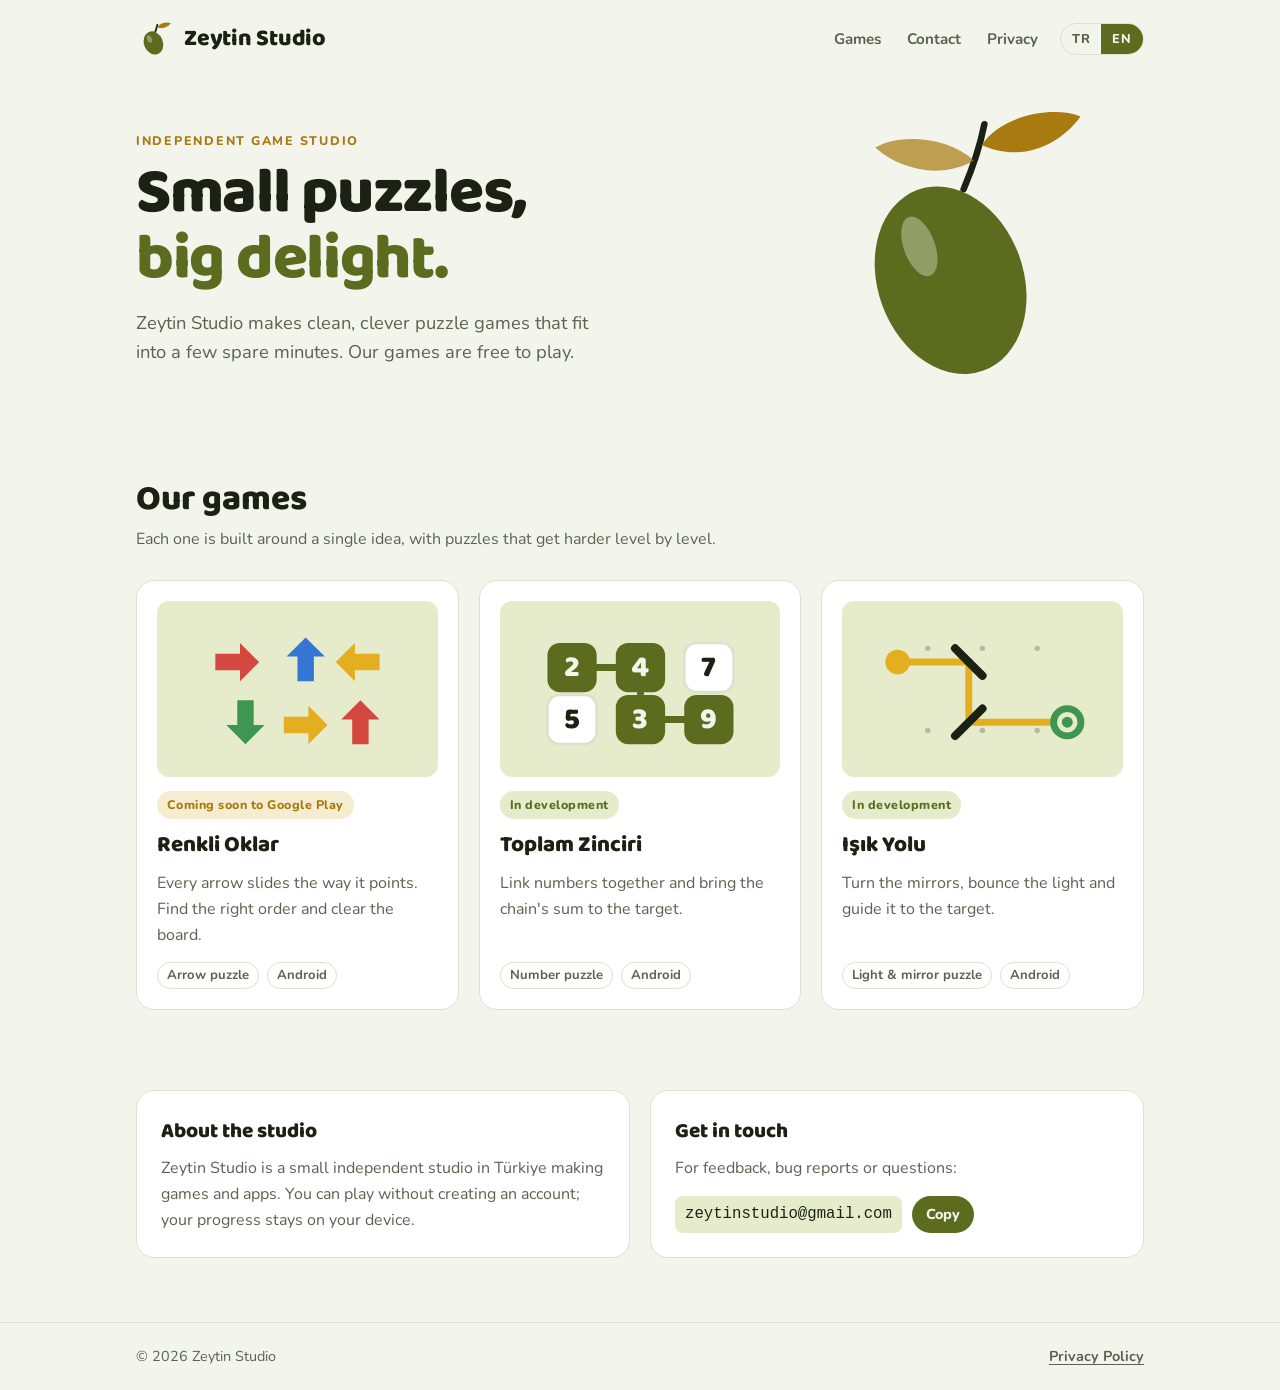
==== index.html @ 6390ab68 "Add files via upload" ====
<!doctype html>
<html lang="tr">
<head>
<meta charset="utf-8">
<meta name="viewport" content="width=device-width, initial-scale=1, viewport-fit=cover">
<title>Zeytin Studio</title>
<meta name="description" content="Zeytin Studio — küçük, keyifli bulmaca oyunları. Small, delightful puzzle games.">
<meta property="og:title" content="Zeytin Studio">
<meta property="og:description" content="Küçük bulmacalar, büyük keyif. Small puzzles, big delight.">
<meta property="og:type" content="website">
<link rel="icon" href="assets/favicon.svg" type="image/svg+xml">
<link rel="preconnect" href="https://fonts.googleapis.com">
<link rel="preconnect" href="https://fonts.gstatic.com" crossorigin>
<link rel="stylesheet" href="https://fonts.googleapis.com/css2?family=Baloo+2:wght@600;700;800&family=Nunito:wght@400;600;700;800&display=swap">
<link rel="stylesheet" href="assets/style.css">
</head>
<body>

<header class="wrap top">
  <a class="brand" href="./" aria-label="Zeytin Studio">
    <svg viewBox="0 0 48 48" aria-hidden="true">
      <path class="olive-stem" d="M27 6 C 26 10, 25 13, 24 16"/>
      <path class="olive-leaf" d="M27 9 C 31 3, 40 2, 44 4 C 40 9, 33 12, 27 9 Z"/>
      <ellipse class="olive-body" cx="22" cy="29" rx="12" ry="15" transform="rotate(-22 22 29)"/>
      <ellipse class="olive-shine" cx="17" cy="24" rx="3" ry="5" transform="rotate(-22 17 24)"/>
    </svg>
    <b>Zeytin Studio</b>
  </a>
  <nav class="nav" aria-label="Menü">
    <a href="#oyunlar"><span class="tr">Oyunlar</span><span class="en">Games</span></a>
    <a href="#iletisim"><span class="tr">İletişim</span><span class="en">Contact</span></a>
    <a href="gizlilik/"><span class="tr">Gizlilik</span><span class="en">Privacy</span></a>
    <span class="lang" role="group" aria-label="Dil / Language">
      <button type="button" data-lang="tr" aria-pressed="true">TR</button>
      <button type="button" data-lang="en" aria-pressed="false">EN</button>
    </span>
  </nav>
</header>

<main>
  <div class="wrap hero">
    <div>
      <div class="eyebrow"><span class="tr">Bağımsız oyun stüdyosu</span><span class="en">Independent game studio</span></div>
      <h1 class="tr">Küçük bulmacalar, <em>büyük keyif.</em></h1>
      <h1 class="en">Small puzzles, <em>big delight.</em></h1>
      <p class="lede tr">Zeytin Studio, birkaç dakikalık molalara sığan, sade ve akıllıca tasarlanmış bulmaca oyunları yapar. Oyunlarımız ücretsizdir.</p>
      <p class="lede en">Zeytin Studio makes clean, clever puzzle games that fit into a few spare minutes. Our games are free to play.</p>
    </div>
    <div class="hero-mark" aria-hidden="true">
      <svg viewBox="0 0 200 220">
        <path class="olive-stem" style="stroke-width:5" d="M118 14 C 114 34, 108 50, 102 64"/>
        <path class="olive-leaf" d="M116 30 C 132 6, 172 0, 192 8 C 176 30, 146 44, 116 30 Z"/>
        <path class="olive-leaf" style="opacity:.7" d="M110 42 C 88 22, 50 22, 34 32 C 54 50, 86 56, 110 42 Z"/>
        <ellipse class="olive-body" cx="92" cy="134" rx="56" ry="74" transform="rotate(-20 92 134)"/>
        <ellipse class="olive-shine" cx="68" cy="108" rx="12" ry="24" transform="rotate(-20 68 108)"/>
      </svg>
    </div>
  </div>

  <section id="oyunlar">
    <div class="wrap">
      <h2><span class="tr">Oyunlarımız</span><span class="en">Our games</span></h2>
      <p class="sub tr">Her biri tek bir fikir etrafında kurulu, seviye seviye zorlaşan bulmacalar.</p>
      <p class="sub en">Each one is built around a single idea, with puzzles that get harder level by level.</p>

      <div class="games">
        <article class="game">
          <div class="art" aria-hidden="true">
            <svg viewBox="0 0 160 100">
              <g transform="translate(20 10)">
                <path class="r" d="M0 14 L18 14 L18 6 L32 20 L18 34 L18 26 L0 26 Z"/>
                <path class="b" d="M60 34 L60 16 L52 16 L66 2 L80 16 L72 16 L72 34 Z"/>
                <path class="y" d="M120 20 L102 20 L102 28 L88 14 L102 0 L102 8 L120 8 Z" transform="translate(0 6)"/>
                <path class="g" d="M6 48 L6 66 L-2 66 L12 80 L26 66 L18 66 L18 48 Z" transform="translate(10 0)"/>
                <path class="y" d="M50 60 L68 60 L68 52 L82 66 L68 80 L68 72 L50 72 Z"/>
                <path class="r" d="M114 80 L114 62 L106 62 L120 48 L134 62 L126 62 L126 80 Z" transform="translate(-14 0)"/>
              </g>
            </svg>
          </div>
          <span class="chip soon"><span class="tr">Yakında Google Play'de</span><span class="en">Coming soon to Google Play</span></span>
          <h3>Renkli Oklar</h3>
          <p class="tr">Her ok kendi yönüne kayar. Doğru sırayı bul, tahtayı temizle.</p>
          <p class="en">Every arrow slides the way it points. Find the right order and clear the board.</p>
          <div class="meta"><span class="tr">Ok bulmacası</span><span class="en">Arrow puzzle</span><span>Android</span></div>
        </article>

        <article class="game">
          <div class="art" aria-hidden="true">
            <svg viewBox="0 0 160 100">
              <line class="link" x1="30" y1="34" x2="80" y2="34"/>
              <line class="link" x1="80" y1="34" x2="80" y2="72"/>
              <line class="link" x1="80" y1="72" x2="130" y2="72"/>
              <rect class="tile-on" x="12" y="16" width="36" height="36" rx="9"/><text class="num num-on" x="30" y="34">2</text>
              <rect class="tile-on" x="62" y="16" width="36" height="36" rx="9"/><text class="num num-on" x="80" y="34">4</text>
              <rect class="tile" x="112" y="16" width="36" height="36" rx="9"/><text class="num" x="130" y="34">7</text>
              <rect class="tile" x="12" y="54" width="36" height="36" rx="9"/><text class="num" x="30" y="72">5</text>
              <rect class="tile-on" x="62" y="54" width="36" height="36" rx="9"/><text class="num num-on" x="80" y="72">3</text>
              <rect class="tile-on" x="112" y="54" width="36" height="36" rx="9"/><text class="num num-on" x="130" y="72">9</text>
            </svg>
          </div>
          <span class="chip dev"><span class="tr">Geliştiriliyor</span><span class="en">In development</span></span>
          <h3>Toplam Zinciri</h3>
          <p class="tr">Sayıları birbirine bağla, zincirin toplamını hedefe ulaştır.</p>
          <p class="en">Link numbers together and bring the chain's sum to the target.</p>
          <div class="meta"><span class="tr">Sayı bulmacası</span><span class="en">Number puzzle</span><span>Android</span></div>
        </article>

        <article class="game">
          <div class="art" aria-hidden="true">
            <svg viewBox="0 0 160 100">
              <circle class="grid-dot" cx="40" cy="20" r="2"/><circle class="grid-dot" cx="80" cy="20" r="2"/><circle class="grid-dot" cx="120" cy="20" r="2"/>
              <circle class="grid-dot" cx="40" cy="80" r="2"/><circle class="grid-dot" cx="80" cy="80" r="2"/><circle class="grid-dot" cx="120" cy="80" r="2"/>
              <circle class="lamp" cx="18" cy="30" r="9"/>
              <polyline class="beam" points="27,30 70,30 70,74 132,74"/>
              <line class="mirror" x1="60" y1="20" x2="80" y2="40"/>
              <line class="mirror" x1="60" y1="84" x2="80" y2="64"/>
              <circle class="target" cx="142" cy="74" r="10"/>
              <circle class="target-dot" cx="142" cy="74" r="4"/>
            </svg>
          </div>
          <span class="chip dev"><span class="tr">Geliştiriliyor</span><span class="en">In development</span></span>
          <h3>Işık Yolu</h3>
          <p class="tr">Aynaları çevir, ışığı yansıt ve hedefe ulaştır.</p>
          <p class="en">Turn the mirrors, bounce the light and guide it to the target.</p>
          <div class="meta"><span class="tr">Işık ve ayna bulmacası</span><span class="en">Light &amp; mirror puzzle</span><span>Android</span></div>
        </article>
      </div>
    </div>
  </section>

  <section id="iletisim">
    <div class="wrap split">
      <div class="panel">
        <h3><span class="tr">Stüdyo hakkında</span><span class="en">About the studio</span></h3>
        <p class="tr">Zeytin Studio, Türkiye'de bağımsız olarak oyun ve uygulama geliştiren küçük bir stüdyodur. Oyunlarımızı hesap açmadan oynayabilirsiniz; ilerlemeniz yalnızca cihazınızda saklanır.</p>
        <p class="en">Zeytin Studio is a small independent studio in Türkiye making games and apps. You can play without creating an account; your progress stays on your device.</p>
      </div>
      <div class="panel">
        <h3><span class="tr">Bize yazın</span><span class="en">Get in touch</span></h3>
        <p class="tr">Öneri, hata bildirimi ya da sorularınız için:</p>
        <p class="en">For feedback, bug reports or questions:</p>
        <div class="mail">
          <a id="email" href="mailto:zeytinstudio@gmail.com">zeytinstudio@gmail.com</a>
          <button class="btn" id="copy-email" type="button"><span class="tr">Kopyala</span><span class="en">Copy</span></button>
          <span class="copied" id="copied" hidden><span class="tr">Kopyalandı</span><span class="en">Copied</span></span>
        </div>
      </div>
    </div>
  </section>
</main>

<footer>
  <div class="wrap">
    <span>© 2026 Zeytin Studio</span>
    <a href="gizlilik/"><span class="tr">Gizlilik Politikası</span><span class="en">Privacy Policy</span></a>
  </div>
</footer>

<script src="assets/site.js"></script>
</body>
</html>
---- assets/style.css ----
/* Zeytin Studio — site styles */
:root{
  --bg:#F3F5EC;
  --surface:#FFFFFF;
  --fg:#1C2213;
  --muted:#5A6350;
  --line:#DCE2CE;
  --olive:#5C6C1F;
  --olive-soft:#E5EBCB;
  --gold:#A87A10;
  --gold-soft:#F6ECCF;
  --c-red:#D4483F;
  --c-blue:#3576D3;
  --c-yellow:#E3AE20;
  --c-green:#3F9651;
  --f-display:"Baloo 2","Nunito",system-ui,-apple-system,"Segoe UI",sans-serif;
  --f-body:"Nunito",system-ui,-apple-system,"Segoe UI",Roboto,sans-serif;
  color-scheme:light;
}
@media (prefers-color-scheme: dark){
  :root{
    --bg:#12160C; --surface:#1B2113; --fg:#E7EBDB; --muted:#A1AA92; --line:#2D3522;
    --olive:#AFC35C; --olive-soft:#25301A; --gold:#E3B94B; --gold-soft:#3A3115;
    color-scheme:dark;
  }
}

*,*::before,*::after{box-sizing:border-box}
html[lang="tr"] .en, html[lang="en"] .tr{display:none!important}
[hidden]{display:none!important}

body{margin:0;background:var(--bg);color:var(--fg);font-family:var(--f-body);font-size:16px;line-height:1.6}
img,svg{max-width:100%}
.wrap{max-width:1040px;margin:0 auto;padding-left:max(16px, env(safe-area-inset-left, 0px));padding-right:max(16px, env(safe-area-inset-right, 0px))}

a{color:var(--olive);text-underline-offset:3px}
a:focus-visible,button:focus-visible{outline:3px solid var(--gold);outline-offset:3px;border-radius:6px}

/* Header */
.top{display:flex;align-items:center;justify-content:space-between;gap:16px;flex-wrap:wrap;padding-block:20px}
.brand{display:flex;align-items:center;gap:10px;text-decoration:none;color:var(--fg)}
.brand svg{width:38px;height:38px;flex:none}
.brand b{font-family:var(--f-display);font-size:1.45rem;font-weight:800;letter-spacing:-.01em;line-height:1}
.nav{display:flex;align-items:center;gap:6px;flex-wrap:wrap}
.nav a{color:var(--muted);text-decoration:none;font-weight:700;font-size:.95rem;padding:6px 10px;border-radius:999px}
.nav a:hover{color:var(--fg);background:var(--olive-soft)}
.lang{display:inline-flex;border:1.5px solid var(--line);border-radius:999px;overflow:hidden;margin-left:6px}
.lang button{all:unset;cursor:pointer;font-weight:800;font-size:.8rem;letter-spacing:.06em;padding:5px 11px;color:var(--muted)}
.lang button[aria-pressed="true"]{background:var(--olive);color:var(--bg)}

/* Olive mark */
.olive-body{fill:var(--olive)}
.olive-shine{fill:var(--bg);opacity:.35}
.olive-leaf{fill:var(--gold)}
.olive-stem{stroke:var(--fg);stroke-width:2.2;fill:none;stroke-linecap:round}

/* Hero */
.hero{display:grid;grid-template-columns:1.25fr .75fr;gap:32px;align-items:center;padding-block:28px 48px}
.hero > div{min-width:0}
.eyebrow{font-size:.78rem;font-weight:800;letter-spacing:.14em;text-transform:uppercase;color:var(--gold)}
h1{font-family:var(--f-display);font-weight:800;font-size:clamp(2.4rem,6vw,4rem);line-height:1.02;letter-spacing:-.02em;margin:10px 0 16px;text-wrap:balance}
h1 em{font-style:normal;color:var(--olive)}
.lede{font-size:1.15rem;color:var(--muted);max-width:44ch;margin:0}
.hero-mark{justify-self:center;width:min(260px,70vw)}
.hero-mark svg{width:100%;height:auto;display:block}
@media (prefers-reduced-motion: no-preference){
  .hero-mark svg{animation:sway 6s ease-in-out infinite;transform-origin:60% 15%}
  @keyframes sway{0%,100%{transform:rotate(-3deg)}50%{transform:rotate(3deg)}}
}

/* Sections */
section{padding-block:40px}
h2{font-family:var(--f-display);font-weight:800;font-size:clamp(1.7rem,3.5vw,2.2rem);line-height:1.1;margin:0 0 8px;text-wrap:balance}
.sub{color:var(--muted);margin:0 0 28px;max-width:60ch}

/* Game cards */
.games{display:grid;grid-template-columns:repeat(3,1fr);gap:20px}
.game{background:var(--surface);border:1.5px solid var(--line);border-radius:18px;padding:20px;display:flex;flex-direction:column;gap:14px;min-width:0}
.art{background:var(--olive-soft);border-radius:12px;aspect-ratio:16/10;max-width:100%;display:grid;place-items:center;overflow:hidden}
.art svg{width:78%;height:auto;max-height:86%}
.game h3{font-family:var(--f-display);font-weight:800;font-size:1.4rem;margin:0;line-height:1.1}
.game p{margin:0;color:var(--muted)}
.chip{align-self:flex-start;font-size:.78rem;font-weight:800;letter-spacing:.04em;padding:4px 10px;border-radius:999px}
.chip.soon{background:var(--gold-soft);color:var(--gold)}
.chip.dev{background:var(--olive-soft);color:var(--olive)}
.game .meta{margin-top:auto;display:flex;gap:8px;flex-wrap:wrap;font-size:.82rem;color:var(--muted);font-weight:700}
.game .meta span{border:1.5px solid var(--line);border-radius:999px;padding:2px 9px}

/* Illustration fills */
.r{fill:var(--c-red)} .b{fill:var(--c-blue)} .y{fill:var(--c-yellow)} .g{fill:var(--c-green)}
.tile{fill:var(--surface);stroke:var(--line);stroke-width:2}
.tile-on{fill:var(--olive)}
.num{font-family:var(--f-display);font-weight:800;font-size:22px;fill:var(--fg);text-anchor:middle;dominant-baseline:central}
.num-on{fill:var(--bg)}
.link{stroke:var(--olive);stroke-width:5;stroke-linecap:round}
.beam{stroke:var(--c-yellow);stroke-width:5;stroke-linecap:round;fill:none}
.mirror{stroke:var(--fg);stroke-width:6;stroke-linecap:round}
.lamp{fill:var(--c-yellow)}
.target{fill:none;stroke:var(--c-green);stroke-width:5}
.target-dot{fill:var(--c-green)}
.grid-dot{fill:var(--muted);opacity:.35}

/* About + contact */
.split{display:grid;grid-template-columns:1fr 1fr;gap:20px}
.panel{background:var(--surface);border:1.5px solid var(--line);border-radius:18px;padding:24px;min-width:0}
.panel h3{font-family:var(--f-display);font-weight:800;font-size:1.3rem;margin:0 0 8px}
.panel p{margin:0;color:var(--muted)}
.mail{display:flex;align-items:center;gap:10px;flex-wrap:wrap;margin-top:14px}
.mail a{font-family:ui-monospace,SFMono-Regular,Menlo,Consolas,monospace;font-size:.98rem;background:var(--olive-soft);color:var(--fg);padding:6px 10px;border-radius:8px;text-decoration:none;word-break:break-all}
.btn{all:unset;cursor:pointer;font-weight:800;font-size:.9rem;padding:7px 14px;border-radius:999px;background:var(--olive);color:var(--bg)}
.btn:hover{filter:brightness(1.08)}
.copied{font-size:.85rem;font-weight:700;color:var(--olive)}

/* Privacy */
.policy{max-width:70ch;padding-block:16px 48px}
.policy h1{font-size:clamp(2rem,5vw,3rem)}
.policy .date{color:var(--muted);font-weight:700;margin:0 0 24px}
.policy h2{font-size:1.35rem;margin:32px 0 8px}
.policy ul{padding-left:1.2em}
.policy li{margin-bottom:4px}
.back{display:inline-flex;align-items:center;gap:6px;font-weight:800;text-decoration:none;margin-bottom:12px}

footer{border-top:1.5px solid var(--line);margin-top:24px}
footer .wrap{display:flex;justify-content:space-between;gap:12px;flex-wrap:wrap;padding-block:22px;color:var(--muted);font-size:.9rem}
footer a{color:var(--muted);font-weight:700}

@media (max-width:820px){ .games{grid-template-columns:1fr 1fr} }
@media (max-width:640px){
  .hero{grid-template-columns:1fr;gap:12px;padding-block:8px 32px}
  .hero-mark{order:-1;width:140px;justify-self:start}
  .games,.split{grid-template-columns:1fr}
}
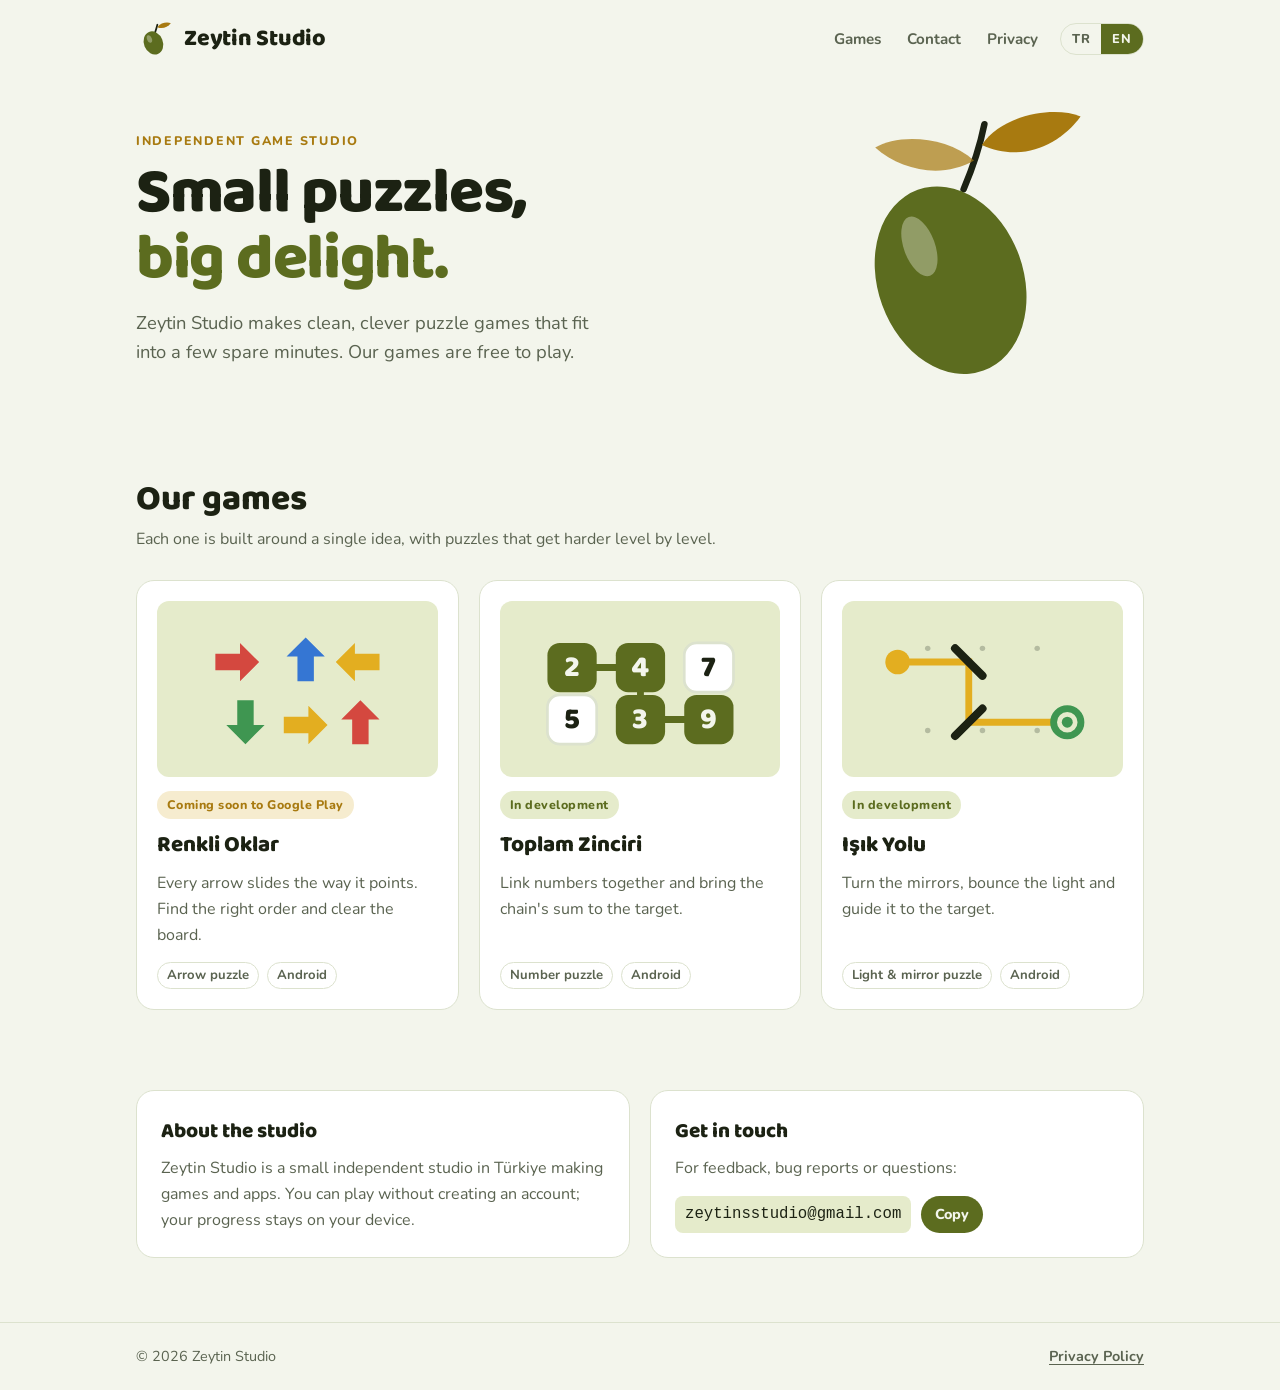
==== commit f33fec26: "Fix email address in contact section" ====
--- a/index.html
+++ b/index.html
@@ -140,7 +140,7 @@
         <p class="tr">Öneri, hata bildirimi ya da sorularınız için:</p>
         <p class="en">For feedback, bug reports or questions:</p>
         <div class="mail">
-          <a id="email" href="mailto:zeytinstudio@gmail.com">zeytinstudio@gmail.com</a>
+          <a id="email" href="mailto:zeytinstudio@gmail.com">zeytinsstudio@gmail.com</a>
           <button class="btn" id="copy-email" type="button"><span class="tr">Kopyala</span><span class="en">Copy</span></button>
           <span class="copied" id="copied" hidden><span class="tr">Kopyalandı</span><span class="en">Copied</span></span>
         </div>
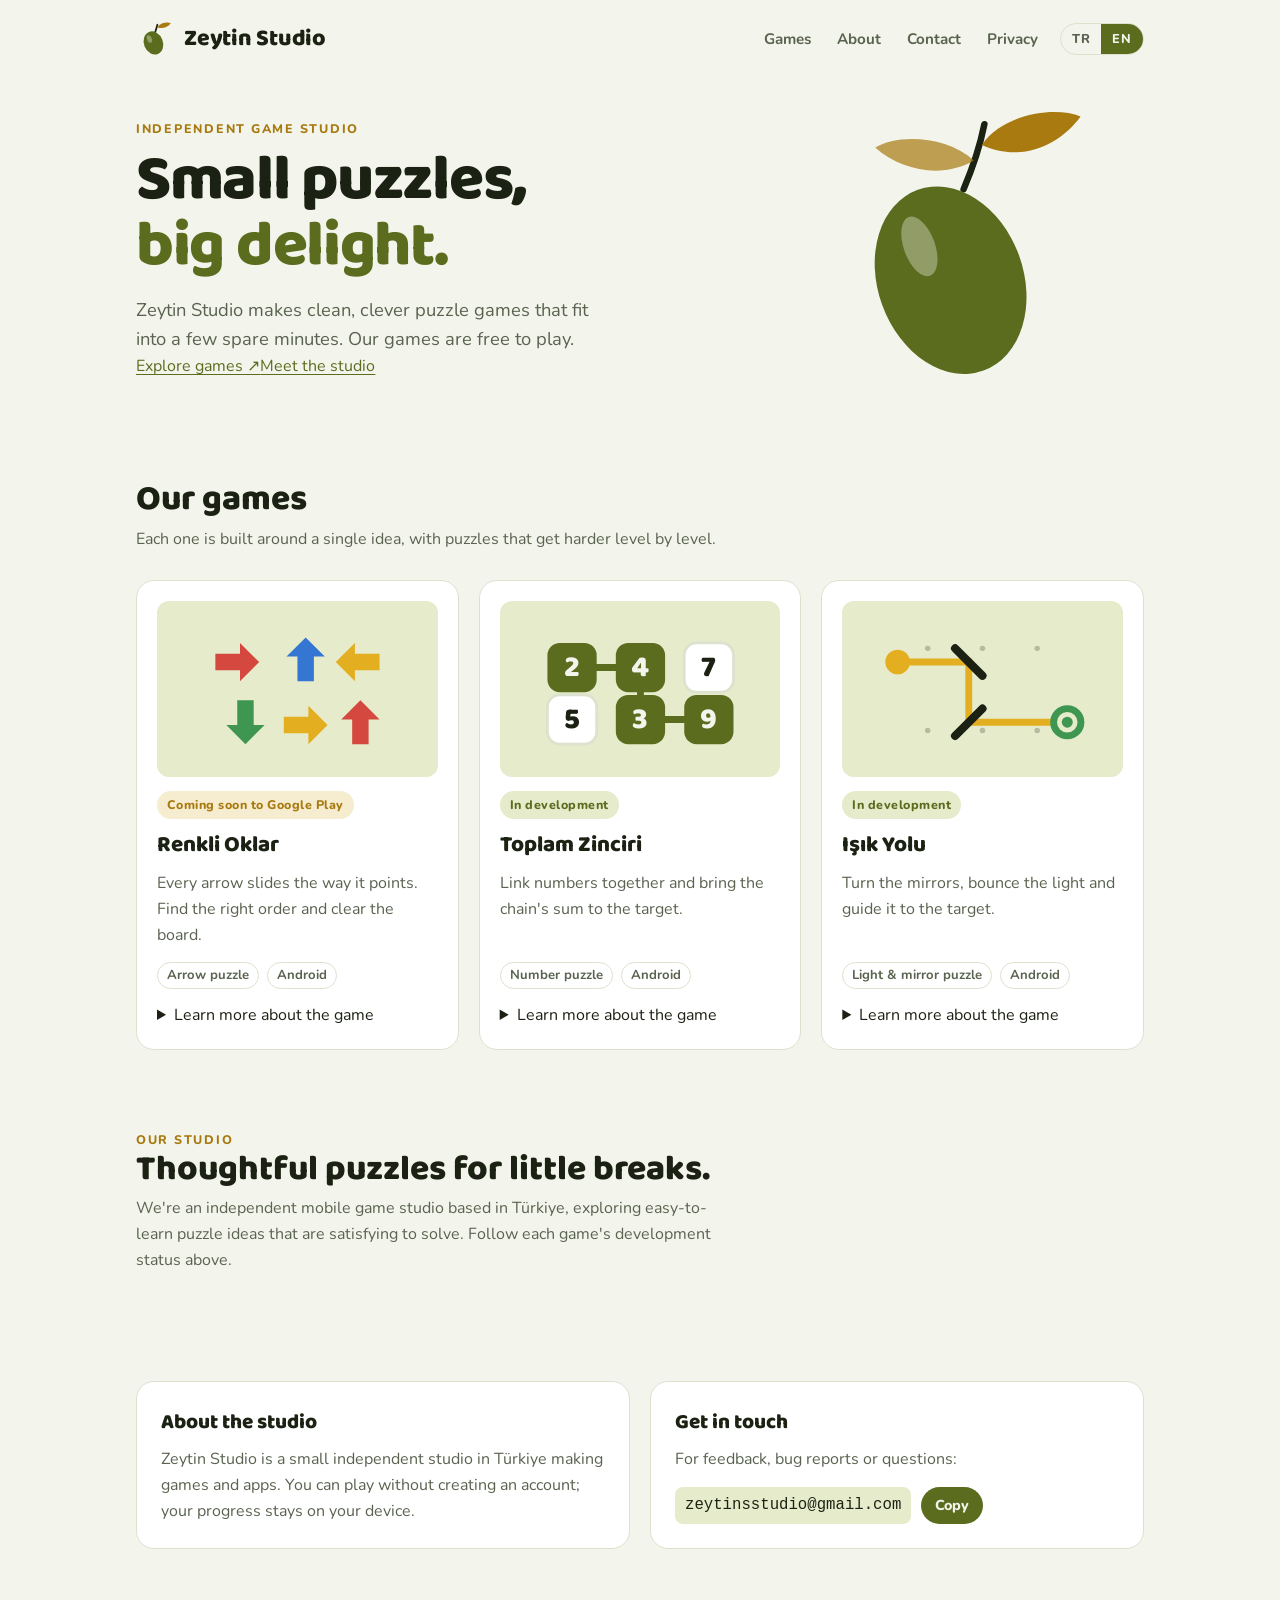
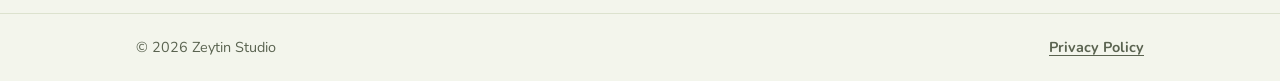
==== commit 31553f4a: "Refresh homepage, game details and SEO metadata" ====
--- a/index.html
+++ b/index.html
@@ -3,7 +3,21 @@
 <head>
 <meta charset="utf-8">
 <meta name="viewport" content="width=device-width, initial-scale=1, viewport-fit=cover">
-<title>Zeytin Studio</title>
+<title>Zeytin Studio | Bağımsız Bulmaca Oyunları</title>
+<link rel="canonical" href="https://zeytin-studio.github.io/">
+<meta name="theme-color" content="#5C6C1F">
+<meta name="robots" content="index, follow">
+<meta property="og:url" content="https://zeytin-studio.github.io/">
+<meta property="og:site_name" content="Zeytin Studio">
+<meta property="og:locale" content="tr_TR">
+<meta property="og:locale:alternate" content="en_US">
+<meta property="og:image" content="https://zeytin-studio.github.io/assets/social-preview.svg">
+<meta property="og:image:alt" content="Zeytin Studio — Small puzzles, big delight">
+<meta name="twitter:card" content="summary_large_image">
+<meta name="twitter:title" content="Zeytin Studio | Independent Puzzle Games">
+<meta name="twitter:description" content="Small puzzles, big delight. Discover our upcoming Android puzzle games.">
+<meta name="twitter:image" content="https://zeytin-studio.github.io/assets/social-preview.svg">
+<script type="application/ld+json">{"@context":"https://schema.org","@type":"Organization","name":"Zeytin Studio","url":"https://zeytin-studio.github.io/","description":"Independent mobile puzzle game studio in Türkiye.","email":"zeytinsstudio@gmail.com"}</script>
 <meta name="description" content="Zeytin Studio — küçük, keyifli bulmaca oyunları. Small, delightful puzzle games.">
 <meta property="og:title" content="Zeytin Studio">
 <meta property="og:description" content="Küçük bulmacalar, büyük keyif. Small puzzles, big delight.">
@@ -28,6 +42,7 @@
   </a>
   <nav class="nav" aria-label="Menü">
     <a href="#oyunlar"><span class="tr">Oyunlar</span><span class="en">Games</span></a>
+    <a href="#hakkimizda"><span class="tr">Hakkımızda</span><span class="en">About</span></a>
     <a href="#iletisim"><span class="tr">İletişim</span><span class="en">Contact</span></a>
     <a href="gizlilik/"><span class="tr">Gizlilik</span><span class="en">Privacy</span></a>
     <span class="lang" role="group" aria-label="Dil / Language">
@@ -45,6 +60,7 @@
       <h1 class="en">Small puzzles, <em>big delight.</em></h1>
       <p class="lede tr">Zeytin Studio, birkaç dakikalık molalara sığan, sade ve akıllıca tasarlanmış bulmaca oyunları yapar. Oyunlarımız ücretsizdir.</p>
       <p class="lede en">Zeytin Studio makes clean, clever puzzle games that fit into a few spare minutes. Our games are free to play.</p>
+      <div class="hero-actions"><a class="primary-link" href="#oyunlar"><span class="tr">Oyunları keşfet</span><span class="en">Explore games</span> <span aria-hidden="true">↗</span></a><a class="secondary-link" href="#hakkimizda"><span class="tr">Stüdyoyu tanı</span><span class="en">Meet the studio</span></a></div>
     </div>
     <div class="hero-mark" aria-hidden="true">
       <svg viewBox="0 0 200 220">
@@ -64,7 +80,7 @@
       <p class="sub en">Each one is built around a single idea, with puzzles that get harder level by level.</p>
 
       <div class="games">
-        <article class="game">
+        <article class="game" id="renkli-oklar">
           <div class="art" aria-hidden="true">
             <svg viewBox="0 0 160 100">
               <g transform="translate(20 10)">
@@ -82,9 +98,10 @@
           <p class="tr">Her ok kendi yönüne kayar. Doğru sırayı bul, tahtayı temizle.</p>
           <p class="en">Every arrow slides the way it points. Find the right order and clear the board.</p>
           <div class="meta"><span class="tr">Ok bulmacası</span><span class="en">Arrow puzzle</span><span>Android</span></div>
+          <details class="game-details"><summary><span class="tr">Oyun hakkında daha fazla</span><span class="en">Learn more about the game</span></summary><p class="tr">Okların yönlerini dikkatle incele, hamle sırasını planla ve tahtayı temizle. Renkli Oklar, basit kurallarla başlayıp düşünerek ilerlediğin bir bulmaca fikridir.</p><p class="en">Study the direction of each arrow, plan the order of your moves, and clear the board. Renkli Oklar is a puzzle concept built around simple rules and thoughtful sequencing.</p><p class="detail-state"><span class="tr">Durum: Yakında Google Play'de</span><span class="en">Status: Coming soon to Google Play</span></p></details>
         </article>
 
-        <article class="game">
+        <article class="game" id="toplam-zinciri">
           <div class="art" aria-hidden="true">
             <svg viewBox="0 0 160 100">
               <line class="link" x1="30" y1="34" x2="80" y2="34"/>
@@ -103,9 +120,10 @@
           <p class="tr">Sayıları birbirine bağla, zincirin toplamını hedefe ulaştır.</p>
           <p class="en">Link numbers together and bring the chain's sum to the target.</p>
           <div class="meta"><span class="tr">Sayı bulmacası</span><span class="en">Number puzzle</span><span>Android</span></div>
+          <details class="game-details"><summary><span class="tr">Oyun hakkında daha fazla</span><span class="en">Learn more about the game</span></summary><p class="tr">Sayıları bir zincirde birleştirerek hedef toplamı yakalamaya çalış. Toplam Zinciri, bağlantı kurma ve sayı mantığını bir araya getirir.</p><p class="en">Connect numbers into a chain and aim for the target sum. Toplam Zinciri combines number reasoning with a connecting puzzle mechanic.</p><p class="detail-state"><span class="tr">Durum: Geliştiriliyor</span><span class="en">Status: In development</span></p></details>
         </article>
 
-        <article class="game">
+        <article class="game" id="isik-yolu">
           <div class="art" aria-hidden="true">
             <svg viewBox="0 0 160 100">
               <circle class="grid-dot" cx="40" cy="20" r="2"/><circle class="grid-dot" cx="80" cy="20" r="2"/><circle class="grid-dot" cx="120" cy="20" r="2"/>
@@ -123,10 +141,13 @@
           <p class="tr">Aynaları çevir, ışığı yansıt ve hedefe ulaştır.</p>
           <p class="en">Turn the mirrors, bounce the light and guide it to the target.</p>
           <div class="meta"><span class="tr">Işık ve ayna bulmacası</span><span class="en">Light &amp; mirror puzzle</span><span>Android</span></div>
+          <details class="game-details"><summary><span class="tr">Oyun hakkında daha fazla</span><span class="en">Learn more about the game</span></summary><p class="tr">Aynaların yönlerini değiştir, ışığın yolunu tasarla ve hedefe ulaş. Işık Yolu, yansıma mantığına dayalı bir bulmaca fikridir.</p><p class="en">Rotate mirrors, shape the path of light, and reach the target. Işık Yolu explores reflection-based puzzle mechanics.</p><p class="detail-state"><span class="tr">Durum: Geliştiriliyor</span><span class="en">Status: In development</span></p></details>
         </article>
       </div>
     </div>
   </section>
+
+  <section id="hakkimizda" class="about-intro"><div class="wrap"><div class="eyebrow"><span class="tr">Stüdyomuz</span><span class="en">Our studio</span></div><h2><span class="tr">Kısa molalara, akılda kalan bulmacalar.</span><span class="en">Thoughtful puzzles for little breaks.</span></h2><p class="sub tr">Türkiye'den bağımsız bir mobil oyun stüdyosuyuz. Kolay öğrenilen, çözmesi keyifli oyun fikirleri geliştiriyoruz. Oyunlarımızın durumunu yukarıdaki kartlardan takip edebilirsiniz.</p><p class="sub en">We're an independent mobile game studio based in Türkiye, exploring easy-to-learn puzzle ideas that are satisfying to solve. Follow each game's development status above.</p></div></section>
 
   <section id="iletisim">
     <div class="wrap split">
@@ -140,7 +161,7 @@
         <p class="tr">Öneri, hata bildirimi ya da sorularınız için:</p>
         <p class="en">For feedback, bug reports or questions:</p>
         <div class="mail">
-          <a id="email" href="mailto:zeytinstudio@gmail.com">zeytinsstudio@gmail.com</a>
+          <a id="email" href="mailto:zeytinsstudio@gmail.com">zeytinsstudio@gmail.com</a>
           <button class="btn" id="copy-email" type="button"><span class="tr">Kopyala</span><span class="en">Copy</span></button>
           <span class="copied" id="copied" hidden><span class="tr">Kopyalandı</span><span class="en">Copied</span></span>
         </div>
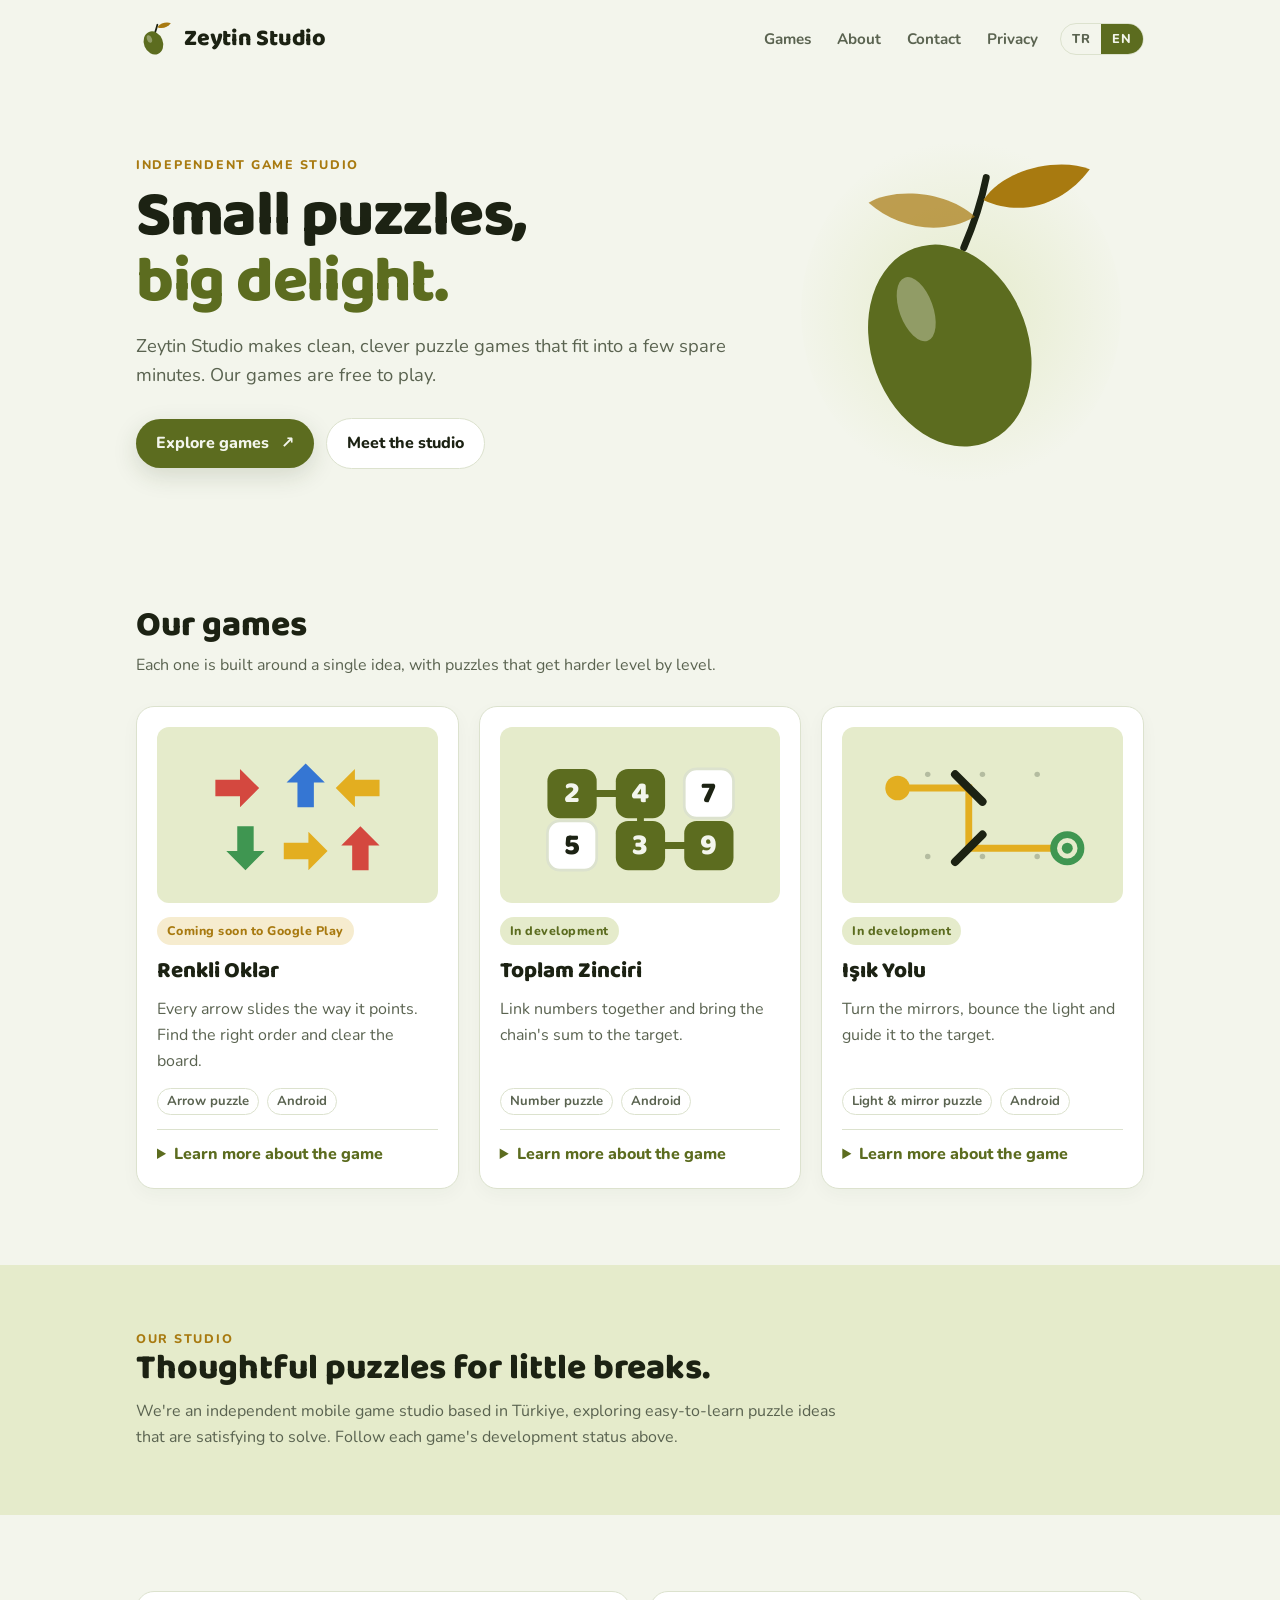
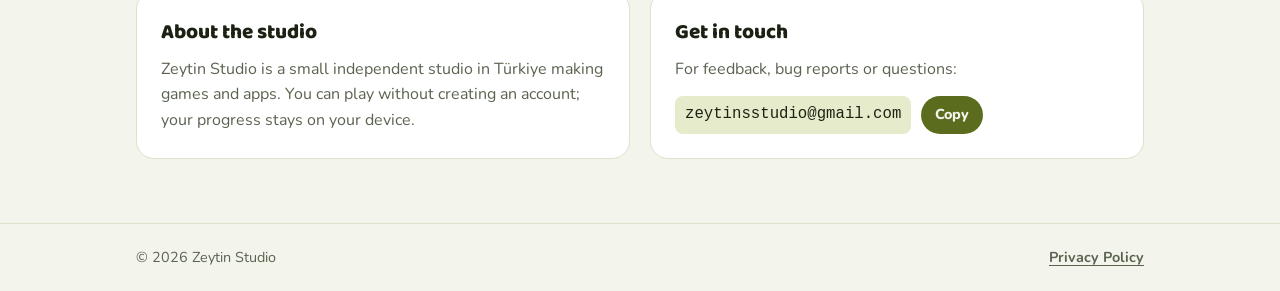
==== commit 634cd25e: "Add Google Search Console verification to Zeytin Studio" ====
--- a/index.html
+++ b/index.html
@@ -27,6 +27,7 @@
 <link rel="preconnect" href="https://fonts.gstatic.com" crossorigin>
 <link rel="stylesheet" href="https://fonts.googleapis.com/css2?family=Baloo+2:wght@600;700;800&family=Nunito:wght@400;600;700;800&display=swap">
 <link rel="stylesheet" href="assets/style.css">
+<meta name="google-site-verification" content="VJ6sqmrjob0C93D4eP01k33OBYBGYizJ2xWpyN1Hkkg">
 </head>
 <body>
 
--- a/assets/style.css
+++ b/assets/style.css
@@ -130,3 +130,39 @@
   .hero-mark{order:-1;width:140px;justify-self:start}
   .games,.split{grid-template-columns:1fr}
 }
+
+
+/* 2026 studio refresh */
+html{scroll-behavior:smooth}
+.top{position:relative;z-index:2}
+.hero{padding-block:60px 80px;min-height:440px}
+.hero .lede{max-width:54ch}
+.hero-actions{display:flex;align-items:center;flex-wrap:wrap;gap:12px;margin-top:28px}
+.primary-link,.secondary-link{display:inline-flex;align-items:center;justify-content:center;gap:12px;padding:12px 20px;border-radius:999px;font-weight:800;text-decoration:none;transition:transform .2s ease,box-shadow .2s ease}
+.primary-link{background:var(--olive);color:var(--bg);box-shadow:0 8px 24px rgba(42,58,17,.15)}
+.secondary-link{border:1.5px solid var(--line);color:var(--fg);background:var(--surface)}
+.primary-link:hover,.secondary-link:hover{transform:translateY(-2px)}
+.hero-mark{width:min(320px,75vw);padding:20px;background:radial-gradient(circle at 50% 50%,var(--olive-soft),transparent 72%);border-radius:50%}
+.game{position:relative;transition:transform .2s ease,box-shadow .2s ease;box-shadow:0 6px 18px rgba(30,44,14,.035)}
+.game:hover{transform:translateY(-4px);box-shadow:0 18px 38px rgba(30,44,14,.09)}
+.game:target{outline:3px solid var(--gold);outline-offset:4px}
+.game-details{border-top:1px solid var(--line);padding-top:12px}
+.game-details summary{cursor:pointer;color:var(--olive);font-weight:800;list-style-position:inside}
+.game-details p{margin-top:12px}
+.game-details .detail-state{font-size:.85rem;font-weight:800}
+.about-intro{background:var(--olive-soft);margin-block:36px;padding-block:64px}
+.about-intro .sub{margin:12px 0 0;max-width:70ch}
+@media(max-width:640px){
+  .top{padding-block:16px}
+  .nav{gap:3px}
+  .nav a{font-size:.84rem;padding:5px 7px}
+  .hero{padding-block:22px 48px;min-height:0}
+  .hero-mark{width:150px;padding:0}
+  .hero-actions{align-items:stretch}
+  .primary-link,.secondary-link{padding:11px 16px}
+  .about-intro{padding-block:42px}
+}
+@media(prefers-reduced-motion:reduce){
+  html{scroll-behavior:auto}
+  .game,.primary-link,.secondary-link{transition:none}
+}
